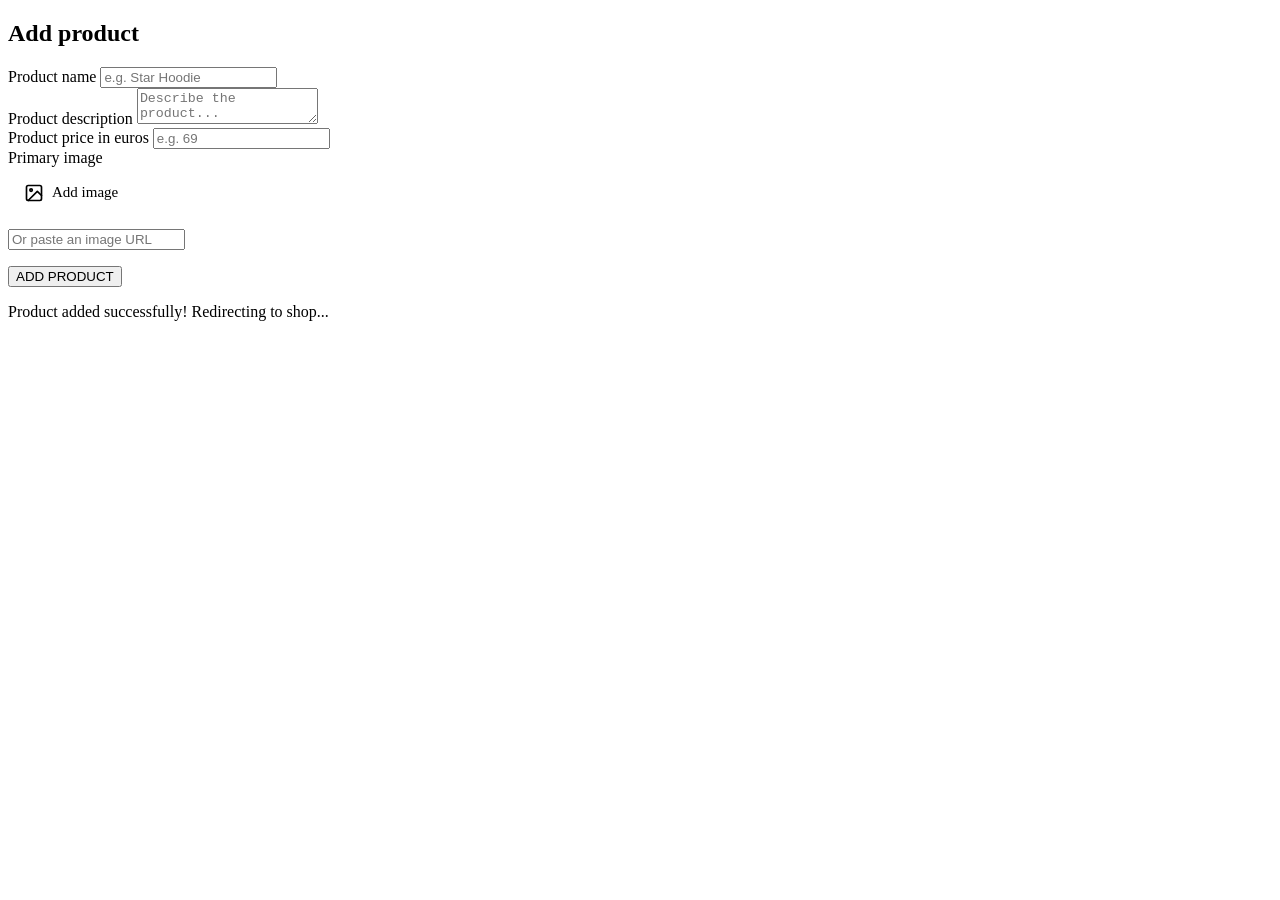
==== add-product.html @ 557c0df8 "sisisisis" ====
<!DOCTYPE html>
<html lang="nl">
<head>
<meta charset="UTF-8">
<meta name="viewport" content="width=device-width, initial-scale=1.0">
<title>Add Product – PRIMAL</title>
<meta name="description" content="Add a new product to the PRIMAL webshop.">
<link rel="preconnect" href="https://fonts.googleapis.com">
<link href="https://fonts.googleapis.com/css2?family=Barlow+Condensed:ital,wght@0,400;0,700;0,900;1,900&family=Barlow:wght@400;500;600;700&display=swap" rel="stylesheet">
<link rel="stylesheet" href="style.css">

  
  <style>
    #image-preview {
      width: 120px;
      height: 120px;
      object-fit: cover;
      border: 1.5px solid var(--grey-mid);
      border-radius: var(--border-radius);
      margin-top: 10px;
      display: none; 
    }

    #file-input {
      display: none;
    }

    .image-upload-label {
      display: flex;
      align-items: center;
      gap: 8px;
      width: 100%;
      padding: 16px;
      border: 1.5px solid var(--grey-mid);
      border-radius: var(--border-radius);
      font-size: 15px;
      color: var(--grey-text);
      cursor: pointer;
      transition: border-color var(--transition);
    }

    .image-upload-label:hover {
      border-color: var(--primary);
      color: var(--primary);
    }

    #image-url-input {
      margin-top: 10px;
    }
  </style>
</head>
<body>

  <div id="navbar-placeholder"></div>

  <main>
    <section class="add-product-page" aria-label="Add product form">
      <div class="add-product-box">

        <h1>Add product</h1>

        <div class="form-group">
          <label for="prod-name" class="form-label">Product name</label>
          <input
            type="text"
            id="prod-name"
            class="form-input"
            placeholder="e.g. Star Hoodie"
            aria-label="Product name"
            required
          >
        </div>

        <div class="form-group">
          <label for="prod-desc" class="form-label">Product description</label>
          <textarea
            id="prod-desc"
            class="form-input"
            placeholder="Describe the product..."
            aria-label="Product description"
            required
          ></textarea>
        </div>

        <div class="form-group">
          <label for="prod-price" class="form-label">Product price in euros</label>
          <input
            type="number"
            id="prod-price"
            class="form-input"
            placeholder="e.g. 69"
            min="0"
            step="1"
            aria-label="Product price in euros"
            required
          >
        </div>

        <div class="form-group">
          <label class="form-label">Primary image</label>

          <label for="file-input" class="image-upload-label">
            <svg width="20" height="20" viewBox="0 0 24 24" fill="none" stroke="currentColor" stroke-width="2" stroke-linecap="round" stroke-linejoin="round">
              <rect x="3" y="3" width="18" height="18" rx="2"/><circle cx="8.5" cy="8.5" r="1.5"/>
              <polyline points="21 15 16 10 5 21"/>
            </svg>
            Add image
          </label>
          <input type="file" id="file-input" accept="image/*" onchange="handleFileSelect(event)">

          <input
            type="url"
            id="image-url-input"
            class="form-input"
            placeholder="Or paste an image URL"
            aria-label="Image URL"
            oninput="handleUrlInput()"
          >

          <img id="image-preview" alt="Product image preview" src="">
        </div>

        <p class="auth-error" id="add-error" role="alert"></p>

        <button class="btn-add-product" onclick="handleAddProduct()">
          ADD PRODUCT
        </button>

        <p class="success-msg" id="add-success" role="status">
          Product added successfully! Redirecting to shop...
        </p>

      </div>
    </section>
  </main>

  <div id="footer-placeholder"></div>

  <script src="script.js"></script>
  <script src="components.js"></script>
  <script>
    let uploadedImageData = null;

    function handleFileSelect(event) {
      const file = event.target.files[0];
      if (!file) return;

      const reader = new FileReader();
      reader.onload = (e) => {
        uploadedImageData = e.target.result; 
        showImagePreview(uploadedImageData);
        document.getElementById('image-url-input').value = '';
      };
      reader.readAsDataURL(file);
    }

    function handleUrlInput() {
      const url = document.getElementById('image-url-input').value.trim();
      if (url) {
        uploadedImageData = url;
        showImagePreview(url);
      } else {
        uploadedImageData = null;
        document.getElementById('image-preview').style.display = 'none';
      }
    }

    function showImagePreview(src) {
      const preview = document.getElementById('image-preview');
      preview.src = src;
      preview.style.display = 'block';
      preview.onerror = () => {
        preview.style.display = 'none';
        showToast('Could not load image. Please check the URL.');
      };
    }

    function handleAddProduct() {
      const name = document.getElementById('prod-name').value.trim();
      const description = document.getElementById('prod-desc').value.trim();
      const priceRaw = document.getElementById('prod-price').value;
      const errorEl = document.getElementById('add-error');
      const successEl = document.getElementById('add-success');

      errorEl.classList.remove('visible');
      successEl.classList.remove('visible');

      if (!name) {
        errorEl.textContent = 'Please enter a product name.';
        errorEl.classList.add('visible');
        return;
      }

      if (!description) {
        errorEl.textContent = 'Please enter a product description.';
        errorEl.classList.add('visible');
        return;
      }

      const price = parseFloat(priceRaw);
      if (!priceRaw || isNaN(price) || price <= 0) {
        errorEl.textContent = 'Please enter a valid price.';
        errorEl.classList.add('visible');
        return;
      }

      const image = uploadedImageData ||
        `https://placehold.co/600x800/f5f5f5/999?text=${encodeURIComponent(name)}`;

      const userProducts = lsGet('primal_user_products', []);

      const allIds = [
        ...userProducts.map(p => p.id),
        100 
      ];
      const newId = Math.max(...allIds) + 1;

      const newProduct = {
        id: newId,
        name: name,
        color: '',
        price: price,
        image: image,
        description: description,
        category: 'other',
        sizes: ['S', 'M', 'L', 'XL'],
        addedAt: Date.now() // 
      };

      userProducts.push(newProduct);
      lsSet('primal_user_products', userProducts);

      successEl.classList.add('visible');
      setTimeout(() => {
        window.location.href = 'shop.html';
      }, 1500);
    }

    document.addEventListener('DOMContentLoaded', () => {
      injectNavbar('');
      injectFooter();
      updateNavAuth();
      updateCartBadge();
      initMobileMenu();

      if (!getCurrentUser()) {
        window.location.href = 'login.html';
      }
    });
  </script>

</body>
</html>
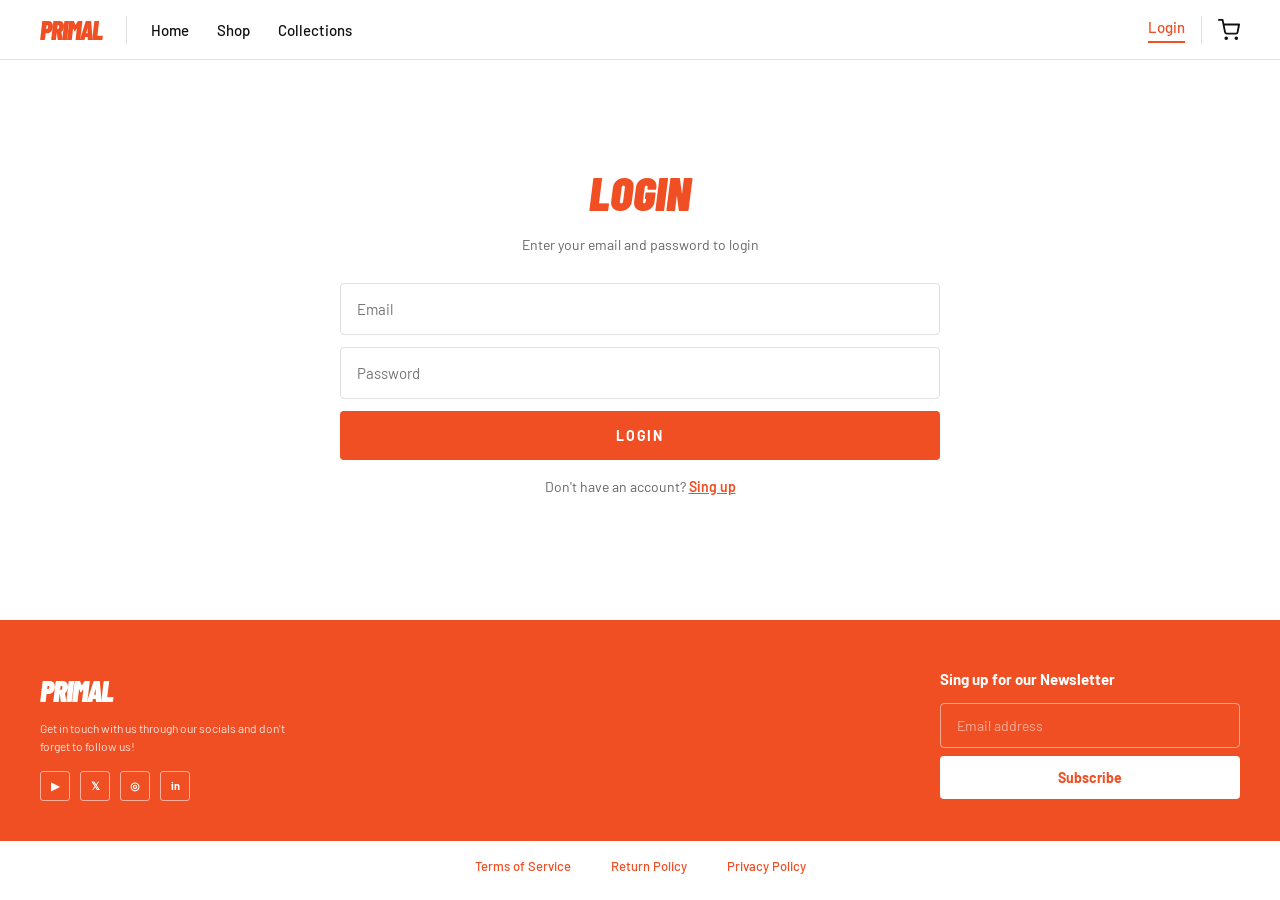
==== commit 63695d9b: "sisisisisisi" ====
--- a/add-product.html
+++ b/add-product.html
@@ -1,134 +1,63 @@
 <!DOCTYPE html>
 <html lang="nl">
 <head>
-<meta charset="UTF-8">
-<meta name="viewport" content="width=device-width, initial-scale=1.0">
-<title>Add Product – PRIMAL</title>
-<meta name="description" content="Add a new product to the PRIMAL webshop.">
-<link rel="preconnect" href="https://fonts.googleapis.com">
-<link href="https://fonts.googleapis.com/css2?family=Barlow+Condensed:ital,wght@0,400;0,700;0,900;1,900&family=Barlow:wght@400;500;600;700&display=swap" rel="stylesheet">
-<link rel="stylesheet" href="style.css">
-
-  
-  <style>
-    #image-preview {
-      width: 120px;
-      height: 120px;
-      object-fit: cover;
-      border: 1.5px solid var(--grey-mid);
-      border-radius: var(--border-radius);
-      margin-top: 10px;
-      display: none; 
-    }
-
-    #file-input {
-      display: none;
-    }
-
-    .image-upload-label {
-      display: flex;
-      align-items: center;
-      gap: 8px;
-      width: 100%;
-      padding: 16px;
-      border: 1.5px solid var(--grey-mid);
-      border-radius: var(--border-radius);
-      font-size: 15px;
-      color: var(--grey-text);
-      cursor: pointer;
-      transition: border-color var(--transition);
-    }
-
-    .image-upload-label:hover {
-      border-color: var(--primary);
-      color: var(--primary);
-    }
-
-    #image-url-input {
-      margin-top: 10px;
-    }
-  </style>
+  <meta charset="UTF-8">
+  <meta name="viewport" content="width=device-width, initial-scale=1.0">
+  <title>Add Product – PRIMAL</title>
+  <link rel="preconnect" href="https://fonts.googleapis.com">
+  <link href="https://fonts.googleapis.com/css2?family=Barlow+Condensed:ital,wght@0,400;0,700;0,900;1,900&family=Barlow:wght@400;500;600;700&display=swap" rel="stylesheet">
+  <link rel="stylesheet" href="style.css">
 </head>
 <body>
 
   <div id="navbar-placeholder"></div>
 
   <main>
-    <section class="add-product-page" aria-label="Add product form">
-      <div class="add-product-box">
+    <section class="addprod-page" aria-label="Product toevoegen">
+      <div class="addprod-box">
 
         <h1>Add product</h1>
 
         <div class="form-group">
           <label for="prod-name" class="form-label">Product name</label>
-          <input
-            type="text"
-            id="prod-name"
-            class="form-input"
-            placeholder="e.g. Star Hoodie"
-            aria-label="Product name"
-            required
-          >
+          <input type="text" id="prod-name" class="form-input" placeholder="bijv. Star Hoodie" aria-label="Productnaam" required>
         </div>
 
         <div class="form-group">
           <label for="prod-desc" class="form-label">Product description</label>
-          <textarea
-            id="prod-desc"
-            class="form-input"
-            placeholder="Describe the product..."
-            aria-label="Product description"
-            required
-          ></textarea>
+          <textarea id="prod-desc" class="form-input" placeholder="Omschrijf het product..." aria-label="Productomschrijving" required></textarea>
         </div>
 
         <div class="form-group">
           <label for="prod-price" class="form-label">Product price in euros</label>
-          <input
-            type="number"
-            id="prod-price"
-            class="form-input"
-            placeholder="e.g. 69"
-            min="0"
-            step="1"
-            aria-label="Product price in euros"
-            required
-          >
+          <input type="number" id="prod-price" class="form-input" placeholder="bijv. 69" min="1" step="1" aria-label="Prijs in euro" required>
         </div>
 
         <div class="form-group">
           <label class="form-label">Primary image</label>
 
-          <label for="file-input" class="image-upload-label">
-            <svg width="20" height="20" viewBox="0 0 24 24" fill="none" stroke="currentColor" stroke-width="2" stroke-linecap="round" stroke-linejoin="round">
+          <label for="file-input" class="img-upload-label">
+            <svg width="18" height="18" viewBox="0 0 24 24" fill="none" stroke="currentColor" stroke-width="2" stroke-linecap="round" stroke-linejoin="round">
               <rect x="3" y="3" width="18" height="18" rx="2"/><circle cx="8.5" cy="8.5" r="1.5"/>
               <polyline points="21 15 16 10 5 21"/>
             </svg>
             Add image
           </label>
-          <input type="file" id="file-input" accept="image/*" onchange="handleFileSelect(event)">
+          <input type="file" id="file-input" accept="image/*" onchange="onFileSelect(event)">
 
-          <input
-            type="url"
-            id="image-url-input"
-            class="form-input"
-            placeholder="Or paste an image URL"
-            aria-label="Image URL"
-            oninput="handleUrlInput()"
-          >
+          <input type="url" id="img-url" class="form-input img-url-input"
+                 placeholder="Of plak een afbeelding-URL"
+                 aria-label="Afbeelding URL"
+                 oninput="onUrlInput()">
 
-          <img id="image-preview" alt="Product image preview" src="">
+          <img id="img-preview" src="" alt="Voorvertoning afbeelding">
         </div>
 
-        <p class="auth-error" id="add-error" role="alert"></p>
+        <p class="form-err" id="form-err" role="alert"></p>
 
-        <button class="btn-add-product" onclick="handleAddProduct()">
-          ADD PRODUCT
-        </button>
+        <button class="btn-addprod" onclick="handleAddProduct()">ADD PRODUCT</button>
 
-        <p class="success-msg" id="add-success" role="status">
-          Product added successfully! Redirecting to shop...
-        </p>
+        <p class="form-ok" id="form-ok" role="status">Product succesvol toegevoegd! Je wordt doorgestuurd naar de shop...</p>
 
       </div>
     </section>
@@ -139,101 +68,71 @@
   <script src="script.js"></script>
   <script src="components.js"></script>
   <script>
-    let uploadedImageData = null;
+    let imageData = null; 
 
-    function handleFileSelect(event) {
-      const file = event.target.files[0];
+    function onFileSelect(e) {
+      const file = e.target.files[0];
       if (!file) return;
-
       const reader = new FileReader();
-      reader.onload = (e) => {
-        uploadedImageData = e.target.result; 
-        showImagePreview(uploadedImageData);
-        document.getElementById('image-url-input').value = '';
+      reader.onload = ev => {
+        imageData = ev.target.result;
+        showPreview(imageData);
+        document.getElementById('img-url').value = '';
       };
       reader.readAsDataURL(file);
     }
 
-    function handleUrlInput() {
-      const url = document.getElementById('image-url-input').value.trim();
-      if (url) {
-        uploadedImageData = url;
-        showImagePreview(url);
-      } else {
-        uploadedImageData = null;
-        document.getElementById('image-preview').style.display = 'none';
-      }
+    function onUrlInput() {
+      const url = document.getElementById('img-url').value.trim();
+      imageData = url || null;
+      if (url) showPreview(url);
+      else document.getElementById('img-preview').style.display = 'none';
     }
 
-    function showImagePreview(src) {
-      const preview = document.getElementById('image-preview');
-      preview.src = src;
-      preview.style.display = 'block';
-      preview.onerror = () => {
-        preview.style.display = 'none';
-        showToast('Could not load image. Please check the URL.');
-      };
+    function showPreview(src) {
+      const el = document.getElementById('img-preview');
+      el.src = src;
+      el.style.display = 'block';
+      el.onerror = () => { el.style.display = 'none'; showToast('Afbeelding kon niet worden geladen.'); };
     }
 
     function handleAddProduct() {
-      const name = document.getElementById('prod-name').value.trim();
-      const description = document.getElementById('prod-desc').value.trim();
-      const priceRaw = document.getElementById('prod-price').value;
-      const errorEl = document.getElementById('add-error');
-      const successEl = document.getElementById('add-success');
+      const name  = document.getElementById('prod-name').value.trim();
+      const desc  = document.getElementById('prod-desc').value.trim();
+      const price = parseFloat(document.getElementById('prod-price').value);
+      const errEl = document.getElementById('form-err');
+      const okEl  = document.getElementById('form-ok');
 
-      errorEl.classList.remove('visible');
-      successEl.classList.remove('visible');
+      errEl.classList.remove('show');
+      okEl.classList.remove('show');
 
-      if (!name) {
-        errorEl.textContent = 'Please enter a product name.';
-        errorEl.classList.add('visible');
-        return;
-      }
+      if (!name)             { errEl.textContent = 'Voer een productnaam in.';   errEl.classList.add('show'); return; }
+      if (!desc)             { errEl.textContent = 'Voer een omschrijving in.'; errEl.classList.add('show'); return; }
+      if (!price || price<1) { errEl.textContent = 'Voer een geldige prijs in.'; errEl.classList.add('show'); return; }
 
-      if (!description) {
-        errorEl.textContent = 'Please enter a product description.';
-        errorEl.classList.add('visible');
-        return;
-      }
+      const image = imageData ||
+        `https://placehold.co/600x800/f5f5f5/aaa?text=${encodeURIComponent(name)}`;
 
-      const price = parseFloat(priceRaw);
-      if (!priceRaw || isNaN(price) || price <= 0) {
-        errorEl.textContent = 'Please enter a valid price.';
-        errorEl.classList.add('visible');
-        return;
-      }
+      const userProds = lsGet('primal_user_products', []);
+      const maxId     = userProds.reduce((m, p) => Math.max(m, p.id), 100);
 
-      const image = uploadedImageData ||
-        `https://placehold.co/600x800/f5f5f5/999?text=${encodeURIComponent(name)}`;
-
-      const userProducts = lsGet('primal_user_products', []);
-
-      const allIds = [
-        ...userProducts.map(p => p.id),
-        100 
-      ];
-      const newId = Math.max(...allIds) + 1;
-
-      const newProduct = {
-        id: newId,
-        name: name,
-        color: '',
-        price: price,
-        image: image,
-        description: description,
-        category: 'other',
-        sizes: ['S', 'M', 'L', 'XL'],
-        addedAt: Date.now() // 
+      const newProd = {
+        id:          maxId + 1,
+        name:        name,
+        color:       '',
+        price:       price,
+        image:       image,
+        description: desc,
+        category:    'other',
+        sizes:       ['S', 'M', 'L', 'XL'],
+        addedAt:     Date.now() 
       };
 
-      userProducts.push(newProduct);
-      lsSet('primal_user_products', userProducts);
+      userProds.push(newProd);
+      lsSet('primal_user_products', userProds);
 
-      successEl.classList.add('visible');
-      setTimeout(() => {
-        window.location.href = 'shop.html';
-      }, 1500);
+      okEl.classList.add('show');
+      setTimeout(() => { window.location.href = 'shop.html'; }, 1500);
     }
 
     document.addEventListener('DOMContentLoaded', () => {
@@ -248,6 +147,5 @@
       }
     });
   </script>
-
 </body>
 </html>
--- a/style.css
+++ b/style.css
@@ -0,0 +1,827 @@
+:root {
+  --red:        #f04e23;
+  --red-dark:   #d43d15;
+  --black:      #111111;
+  --white:      #ffffff;
+  --grey-bg:    #f5f5f5;
+  --grey-border:#e0e0e0;
+  --grey-text:  #666666;
+  --grey-dark:  #333333;
+  --font-head:  'Barlow Condensed', 'Arial Narrow', Arial, sans-serif;
+  --font-body:  'Barlow', Arial, sans-serif;
+  --ease:       0.2s ease;
+}
+
+/* Reset */
+*, *::before, *::after { box-sizing: border-box; margin: 0; padding: 0; }
+html { scroll-behavior: smooth; }
+body { font-family: var(--font-body); color: var(--black); background: var(--white); line-height: 1.5; }
+img { max-width: 100%; display: block; }
+a { color: inherit; text-decoration: none; }
+ul { list-style: none; }
+button { cursor: pointer; border: none; background: none; font-family: inherit; }
+input, textarea { font-family: inherit; }
+
+/* NAVBAR */
+.navbar {
+  display: flex;
+  align-items: center;
+  padding: 0 40px;
+  height: 60px;
+  background: var(--white);
+  border-bottom: 1px solid var(--grey-border);
+  position: sticky;
+  top: 0;
+  z-index: 200;
+}
+
+.navbar__logo-text {
+  font-family: var(--font-head);
+  font-size: 26px;
+  font-weight: 900;
+  font-style: italic;
+  color: var(--red);
+  letter-spacing: -1px;
+  text-transform: uppercase;
+}
+
+.navbar__div {
+  width: 1px;
+  height: 28px;
+  background: var(--grey-border);
+  margin: 0 24px;
+}
+
+.navbar__links {
+  display: flex;
+  gap: 28px;
+  flex: 1;
+}
+
+.navbar__links a {
+  font-size: 15px;
+  font-weight: 500;
+  color: var(--black);
+  padding-bottom: 4px;
+  border-bottom: 2px solid transparent;
+  transition: border-color var(--ease);
+}
+
+.navbar__links a.active,
+.navbar__links a:hover {
+  border-bottom-color: var(--red);
+}
+
+.navbar__right {
+  display: flex;
+  align-items: center;
+  gap: 16px;
+  margin-left: auto;
+}
+
+.nav-login-link {
+  font-size: 15px;
+  font-weight: 500;
+  color: var(--black);
+  transition: color var(--ease);
+}
+.nav-login-link:hover { color: var(--red); }
+.nav-login-link.active {
+  color: var(--red);
+  border-bottom: 2px solid var(--red);
+  padding-bottom: 2px;
+}
+
+.navbar__right-div {
+  width: 1px;
+  height: 28px;
+  background: var(--grey-border);
+}
+
+.nav-cart-btn {
+  position: relative;
+  display: flex;
+  align-items: center;
+  color: var(--black);
+  transition: color var(--ease);
+}
+.nav-cart-btn:hover { color: var(--red); }
+
+.cart-badge {
+  position: absolute;
+  top: -7px;
+  right: -9px;
+  background: var(--red);
+  color: var(--white);
+  font-size: 10px;
+  font-weight: 700;
+  width: 18px;
+  height: 18px;
+  border-radius: 50%;
+  display: none;
+  align-items: center;
+  justify-content: center;
+}
+
+.nav-add-btn {
+  display: none;
+  align-items: center;
+  color: var(--red);
+  transition: opacity var(--ease);
+}
+.nav-add-btn:hover { opacity: 0.75; }
+
+.nav-hamburger {
+  display: none;
+  flex-direction: column;
+  gap: 5px;
+  margin-left: auto;
+  padding: 4px;
+}
+.nav-hamburger span {
+  display: block;
+  width: 22px;
+  height: 2px;
+  background: var(--black);
+  border-radius: 2px;
+}
+
+.navbar__mobile {
+  display: none;
+  position: absolute;
+  top: 60px;
+  left: 0; right: 0;
+  background: var(--white);
+  border-bottom: 1px solid var(--grey-border);
+  padding: 16px 24px;
+  z-index: 199;
+}
+.navbar__mobile.open { display: block; }
+.navbar__mobile a {
+  display: block;
+  padding: 10px 0;
+  font-size: 15px;
+  font-weight: 500;
+  border-bottom: 1px solid var(--grey-border);
+}
+.navbar__mobile a:last-child { border-bottom: none; }
+
+/* HOME */
+.hero {
+  display: grid;
+  grid-template-columns: 2fr 1fr;
+  height: 460px;
+}
+
+.hero__left {
+  position: relative;
+  overflow: hidden;
+  background: #1e1e1e;
+}
+.hero__left img {
+  width: 100%; height: 100%;
+  object-fit: cover;
+  opacity: 1;
+}
+.hero__left-text {
+  position: absolute;
+  bottom: 36px;
+  left: 36px;
+  right: 36px;
+}
+.hero__left-text h1 {
+  font-family: 'Barlow', Arial, sans-serif;
+  font-size: 56px;
+  font-weight: 900;
+  font-style: normal;
+  text-transform: none;
+  line-height: 1.05;
+  letter-spacing: -0.5px;
+  color: transparent;
+  -webkit-text-stroke: 3px var(--white);
+  paint-order: stroke fill;
+}
+.hero__left-text p {
+  font-family: 'Barlow', Arial, sans-serif;
+  font-size: 17px;
+  color: var(--white);
+  margin-top: 10px;
+  font-weight: 600;
+  letter-spacing: 0.01em;
+}
+
+.hero__right {
+  display: flex;
+  flex-direction: column;
+}
+
+.hero__banner {
+  flex: 1;
+  position: relative;
+  overflow: hidden;
+  background: #555;
+  display: block;
+}
+.hero__banner img {
+  width: 100%; height: 100%;
+  object-fit: cover;
+  transition: transform 0.35s ease;
+}
+.hero__banner:hover img { transform: scale(1.05); }
+
+.hero__banner-label {
+  position: absolute;
+  bottom: 18px;
+  left: 20px;
+  display: flex;
+  align-items: center;
+  gap: 10px;
+  color: var(--white);
+  font-size: 20px;
+  font-weight: 700;
+  text-shadow: 0 1px 4px rgba(0,0,0,0.5);
+}
+.banner-arrow {
+  width: 28px; height: 28px;
+  border: 2px solid var(--white);
+  border-radius: 50%;
+  display: flex; align-items: center; justify-content: center;
+  font-size: 13px;
+}
+
+/* PRODUCT GRID */
+.product-grid {
+  display: grid;
+  grid-template-columns: repeat(4, 1fr);
+  gap: 16px;
+}
+
+.product-card { cursor: pointer; }
+
+.product-card__img {
+  aspect-ratio: 3 / 4;
+  overflow: hidden;
+  background: var(--grey-bg);
+  margin-bottom: 10px;
+}
+.product-card__img img {
+  width: 100%; height: 100%;
+  object-fit: cover;
+  transition: transform 0.35s ease;
+}
+.product-card:hover .product-card__img img { transform: scale(1.04); }
+
+.product-card__name {
+  font-size: 12px;
+  font-weight: 700;
+  text-transform: uppercase;
+  letter-spacing: 0.04em;
+  margin-bottom: 3px;
+  color: var(--black);
+  line-height: 1.3;
+}
+
+.product-card__price {
+  font-size: 13px;
+  color: var(--red);
+  font-weight: 600;
+}
+
+/* FOOTER */
+footer {
+  background: var(--red);
+  color: var(--white);
+  padding: 48px 40px 0;
+}
+
+.footer__top {
+  display: flex;
+  justify-content: space-between;
+  align-items: flex-start;
+  gap: 40px;
+  flex-wrap: wrap;
+  padding-bottom: 40px;
+}
+
+.footer__logo {
+  font-family: var(--font-head);
+  font-size: 30px;
+  font-weight: 900;
+  font-style: italic;
+  color: var(--white);
+  text-transform: uppercase;
+  letter-spacing: -1px;
+  display: block;
+  margin-bottom: 6px;
+}
+.footer__tagline {
+  font-size: 12px;
+  opacity: 0.85;
+  margin-bottom: 16px;
+  max-width: 260px;
+}
+
+.footer__socials {
+  display: flex;
+  gap: 10px;
+}
+.social-icon {
+  width: 30px; height: 30px;
+  border: 1.5px solid rgba(255,255,255,0.55);
+  border-radius: 3px;
+  display: flex; align-items: center; justify-content: center;
+  color: var(--white);
+  font-size: 11px;
+  font-weight: 700;
+  transition: border-color var(--ease), background var(--ease);
+  text-decoration: none;
+}
+.social-icon:hover { border-color: var(--white); background: rgba(255,255,255,0.15); }
+
+.footer__newsletter h3 {
+  font-size: 15px;
+  font-weight: 700;
+  margin-bottom: 12px;
+}
+.footer__newsletter input {
+  display: block;
+  width: 300px;
+  padding: 13px 16px;
+  border: 1.5px solid rgba(255,255,255,0.5);
+  border-radius: 4px;
+  background: transparent;
+  color: var(--white);
+  font-size: 14px;
+  margin-bottom: 8px;
+  outline: none;
+  transition: border-color var(--ease);
+}
+.footer__newsletter input::placeholder { color: rgba(255,255,255,0.55); }
+.footer__newsletter input:focus { border-color: var(--white); }
+.footer__newsletter button {
+  display: block;
+  width: 300px;
+  padding: 13px;
+  background: var(--white);
+  color: var(--red);
+  font-weight: 700;
+  font-size: 14px;
+  border-radius: 4px;
+  transition: opacity var(--ease);
+}
+.footer__newsletter button:hover { opacity: 0.9; }
+
+.footer__bottom {
+  background: var(--white);
+  display: flex;
+  justify-content: center;
+  gap: 40px;
+  padding: 16px 40px;
+  margin: 0 -40px;
+}
+.footer__bottom a {
+  font-size: 13px;
+  color: var(--red);
+  font-weight: 500;
+  transition: opacity var(--ease);
+}
+.footer__bottom a:hover { opacity: 0.7; }
+
+/* SHOP PAGE */
+.shop-banner {
+  position: relative;
+  height: 200px;
+  overflow: hidden;
+  background: #1e1e1e;
+}
+.shop-banner img { width: 100%; height: 100%; object-fit: cover; opacity: 0.65; }
+.shop-banner__text {
+  position: absolute;
+  bottom: 28px;
+  left: 40px;
+}
+.shop-banner__text h1 {
+  font-family: var(--font-head);
+  font-size: 46px;
+  font-weight: 900;
+  font-style: italic;
+  color: var(--white);
+  text-transform: uppercase;
+}
+
+.shop-bar {
+  display: flex;
+  justify-content: space-between;
+  align-items: center;
+  padding: 24px 40px 16px;
+}
+.shop-bar__count {
+  font-family: var(--font-head);
+  font-size: 22px;
+  font-weight: 700;
+}
+.shop-bar__sort { display: flex; gap: 8px; }
+
+.sort-btn {
+  display: flex;
+  align-items: center;
+  gap: 6px;
+  padding: 8px 14px;
+  border: 1.5px solid var(--red);
+  border-radius: 4px;
+  font-size: 12px;
+  font-weight: 600;
+  color: var(--grey-dark);
+  background: var(--white);
+  transition: background var(--ease), color var(--ease);
+}
+.sort-btn:hover, .sort-btn.active { background: var(--red); color: var(--white); }
+
+.shop-grid-wrap { padding: 0 40px 64px; }
+
+/* PRODUCT DETAIL PAGE */
+.detail-wrap {
+  display: grid;
+  grid-template-columns: 110px 1fr 1fr;
+  gap: 28px;
+  padding: 40px;
+  max-width: 1100px;
+  margin: 0 auto;
+}
+
+.detail-thumbs {
+  display: flex;
+  flex-direction: column;
+  gap: 10px;
+}
+.thumb {
+  width: 100px; height: 100px;
+  overflow: hidden;
+  background: var(--grey-bg);
+  border: 2px solid transparent;
+  cursor: pointer;
+  transition: border-color var(--ease);
+}
+.thumb img { width: 100%; height: 100%; object-fit: cover; }
+.thumb:hover, .thumb.active { border-color: var(--red); }
+
+.detail-main-img { height: 530px; overflow: hidden; background: var(--grey-bg); }
+.detail-main-img img { width: 100%; height: 100%; object-fit: cover; }
+
+.detail-info h1 {
+  font-family: var(--font-head);
+  font-size: 26px;
+  font-weight: 900;
+  text-transform: uppercase;
+  letter-spacing: 0.02em;
+  margin-bottom: 10px;
+}
+.detail-info .desc {
+  font-size: 14px;
+  color: var(--grey-text);
+  line-height: 1.65;
+  margin-bottom: 22px;
+}
+.detail-price {
+  font-family: var(--font-head);
+  font-size: 50px;
+  font-weight: 900;
+  color: var(--red);
+  margin-bottom: 24px;
+  line-height: 1;
+}
+.size-title {
+  font-size: 14px;
+  font-weight: 700;
+  text-transform: uppercase;
+  letter-spacing: 0.05em;
+  margin-bottom: 10px;
+}
+.size-row {
+  display: flex;
+  gap: 8px;
+  flex-wrap: wrap;
+  margin-bottom: 28px;
+}
+.size-btn {
+  width: 52px; height: 52px;
+  border: 1.5px solid var(--grey-border);
+  border-radius: 4px;
+  font-size: 14px;
+  font-weight: 600;
+  color: var(--grey-dark);
+  background: var(--white);
+  transition: all var(--ease);
+}
+.size-btn:hover, .size-btn.selected {
+  background: var(--red);
+  border-color: var(--red);
+  color: var(--white);
+}
+
+.btn-cart {
+  width: 100%;
+  padding: 18px;
+  background: var(--red);
+  color: var(--white);
+  font-size: 15px;
+  font-weight: 700;
+  text-transform: uppercase;
+  letter-spacing: 0.1em;
+  border-radius: 4px;
+  display: flex;
+  align-items: center;
+  justify-content: center;
+  gap: 10px;
+  transition: background var(--ease);
+}
+.btn-cart:hover { background: var(--red-dark); }
+
+/* CART PAGE */
+.cart-wrap {
+  display: grid;
+  grid-template-columns: 1fr 300px;
+  gap: 48px;
+  padding: 40px;
+  max-width: 1100px;
+  margin: 0 auto;
+}
+.cart-heading {
+  font-family: var(--font-head);
+  font-size: 42px;
+  font-weight: 900;
+  font-style: italic;
+  color: var(--red);
+  text-transform: uppercase;
+  grid-column: 1 / -1;
+}
+.cart-head {
+  display: grid;
+  grid-template-columns: 1fr 80px 100px 40px;
+  padding-bottom: 10px;
+  border-bottom: 1px solid var(--grey-border);
+  font-size: 13px;
+  color: var(--grey-text);
+  font-weight: 600;
+  text-transform: uppercase;
+  letter-spacing: 0.04em;
+  gap: 12px;
+}
+.cart-row {
+  display: grid;
+  grid-template-columns: 90px 1fr 80px 100px 40px;
+  align-items: center;
+  gap: 16px;
+  padding: 18px 0;
+  border-bottom: 1px solid var(--grey-bg);
+}
+.cart-row__img { width: 90px; height: 90px; overflow: hidden; background: var(--grey-bg); }
+.cart-row__img img { width: 100%; height: 100%; object-fit: cover; }
+.cart-row__name { font-size: 13px; font-weight: 700; text-transform: uppercase; letter-spacing: 0.04em; margin-bottom: 3px; }
+.cart-row__size { font-size: 12px; color: var(--grey-text); }
+.cart-row__qty { font-size: 15px; font-weight: 500; text-align: center; }
+.cart-row__sub { font-size: 15px; font-weight: 600; }
+.cart-row__rm { font-size: 20px; color: var(--grey-text); transition: color var(--ease); text-align: center; cursor: pointer; background: none; border: none; }
+.cart-row__rm:hover { color: var(--red); }
+
+.cart-empty { padding: 60px 0; color: var(--grey-text); font-size: 15px; }
+.cart-empty a { color: var(--red); text-decoration: underline; font-weight: 600; }
+
+.btn-continue {
+  display: inline-flex;
+  align-items: center;
+  gap: 8px;
+  padding: 10px 20px;
+  border: 1.5px solid var(--grey-border);
+  border-radius: 4px;
+  font-size: 13px;
+  font-weight: 600;
+  color: var(--grey-dark);
+  margin-top: 24px;
+  transition: border-color var(--ease), color var(--ease);
+}
+.btn-continue:hover { border-color: var(--red); color: var(--red); }
+
+.cart-summary {
+  border: 1px solid var(--grey-border);
+  border-radius: 4px;
+  padding: 24px;
+  align-self: start;
+  grid-row: 2;
+}
+.cart-summary h2 {
+  font-family: var(--font-head);
+  font-size: 26px;
+  font-weight: 900;
+  font-style: italic;
+  color: var(--red);
+  text-transform: uppercase;
+  padding-bottom: 14px;
+  border-bottom: 1px solid var(--grey-border);
+  margin-bottom: 16px;
+}
+.sum-row {
+  display: flex;
+  justify-content: space-between;
+  font-size: 14px;
+  color: var(--grey-dark);
+  margin-bottom: 10px;
+}
+.sum-row--total {
+  font-size: 15px;
+  font-weight: 700;
+  color: var(--black);
+  margin-top: 16px;
+  padding-top: 16px;
+  border-top: 1px solid var(--grey-border);
+}
+.btn-checkout {
+  width: 100%;
+  padding: 15px;
+  background: var(--red);
+  color: var(--white);
+  font-size: 14px;
+  font-weight: 700;
+  text-transform: uppercase;
+  letter-spacing: 0.08em;
+  border-radius: 4px;
+  margin-top: 18px;
+  transition: background var(--ease);
+}
+.btn-checkout:hover { background: var(--red-dark); }
+
+/* AUTH PAGES */
+.auth-page {
+  min-height: calc(100vh - 60px - 280px);
+  display: flex;
+  align-items: center;
+  justify-content: center;
+  padding: 60px 20px;
+}
+.auth-box { width: 100%; max-width: 600px; text-align: center; }
+.auth-box h1 {
+  font-family: var(--font-head);
+  font-size: 48px;
+  font-weight: 900;
+  font-style: italic;
+  color: var(--red);
+  text-transform: uppercase;
+  margin-bottom: 6px;
+}
+.auth-box > p { font-size: 14px; color: var(--grey-text); margin-bottom: 28px; }
+.auth-input {
+  display: block;
+  width: 100%;
+  padding: 16px;
+  border: 1.5px solid var(--grey-border);
+  border-radius: 4px;
+  font-size: 15px;
+  margin-bottom: 12px;
+  outline: none;
+  transition: border-color var(--ease);
+  text-align: left;
+  color: var(--black);
+}
+.auth-input:focus { border-color: var(--red); }
+.auth-err { display: none; color: var(--red); font-size: 13px; text-align: left; margin: -6px 0 10px; }
+.auth-err.show { display: block; }
+.btn-auth {
+  display: block;
+  width: 100%;
+  padding: 16px;
+  background: var(--red);
+  color: var(--white);
+  font-size: 14px;
+  font-weight: 700;
+  text-transform: uppercase;
+  letter-spacing: 0.12em;
+  border-radius: 4px;
+  margin-bottom: 16px;
+  transition: background var(--ease);
+}
+.btn-auth:hover { background: var(--red-dark); }
+.auth-switch { font-size: 14px; color: var(--grey-text); }
+.auth-switch a { color: var(--red); font-weight: 600; text-decoration: underline; }
+
+/* ADD PRODUCT PAGE */
+.addprod-page {
+  padding: 56px 40px 80px;
+  display: flex;
+  justify-content: center;
+}
+.addprod-box { width: 100%; max-width: 600px; }
+.addprod-box h1 {
+  font-family: var(--font-head);
+  font-size: 48px;
+  font-weight: 900;
+  font-style: italic;
+  color: var(--red);
+  text-transform: uppercase;
+  margin-bottom: 32px;
+}
+.form-group { margin-bottom: 18px; }
+.form-label { display: block; font-size: 13px; font-weight: 600; color: var(--grey-dark); margin-bottom: 7px; }
+.form-input {
+  width: 100%;
+  padding: 15px 16px;
+  border: 1.5px solid var(--grey-border);
+  border-radius: 4px;
+  font-size: 15px;
+  outline: none;
+  transition: border-color var(--ease);
+  color: var(--black);
+}
+.form-input:focus { border-color: var(--red); }
+textarea.form-input { resize: vertical; min-height: 140px; }
+.img-upload-label {
+  display: flex;
+  align-items: center;
+  gap: 10px;
+  width: 100%;
+  padding: 15px 16px;
+  border: 1.5px solid var(--grey-border);
+  border-radius: 4px;
+  font-size: 15px;
+  color: var(--grey-text);
+  cursor: pointer;
+  transition: border-color var(--ease);
+}
+.img-upload-label:hover { border-color: var(--red); color: var(--red); }
+#file-input { display: none; }
+.img-url-input { margin-top: 10px; }
+#img-preview {
+  width: 100px; height: 100px;
+  object-fit: cover;
+  border: 1.5px solid var(--grey-border);
+  border-radius: 4px;
+  margin-top: 10px;
+  display: none;
+}
+.btn-addprod {
+  width: 100%;
+  padding: 16px;
+  background: var(--red);
+  color: var(--white);
+  font-size: 14px;
+  font-weight: 700;
+  text-transform: uppercase;
+  letter-spacing: 0.12em;
+  border-radius: 4px;
+  margin-top: 8px;
+  transition: background var(--ease);
+}
+.btn-addprod:hover { background: var(--red-dark); }
+.form-err { display: none; color: var(--red); font-size: 13px; margin-bottom: 10px; }
+.form-err.show { display: block; }
+.form-ok { display: none; color: green; font-size: 13px; margin-top: 12px; font-weight: 600; }
+.form-ok.show { display: block; }
+
+/* TOAST */
+.toast {
+  position: fixed;
+  bottom: 28px; right: 28px;
+  background: var(--black);
+  color: var(--white);
+  padding: 13px 22px;
+  border-radius: 4px;
+  font-size: 14px;
+  font-weight: 600;
+  opacity: 0;
+  transform: translateY(8px);
+  transition: opacity 0.25s ease, transform 0.25s ease;
+  z-index: 999;
+  pointer-events: none;
+}
+.toast.show { opacity: 1; transform: translateY(0); }
+
+/* RESPONSIVE */
+@media (max-width: 960px) {
+  .hero { grid-template-columns: 1fr; height: auto; }
+  .hero__left { height: 300px; }
+  .hero__right { flex-direction: row; height: 180px; }
+  .product-grid { grid-template-columns: repeat(2, 1fr); }
+  .detail-wrap { grid-template-columns: 1fr; padding: 20px; }
+  .detail-thumbs { flex-direction: row; }
+  .thumb { width: 72px; height: 72px; }
+  .detail-main-img { height: 360px; }
+  .cart-wrap { grid-template-columns: 1fr; padding: 20px; }
+  .cart-summary { grid-row: auto; }
+  .shop-bar, .shop-grid-wrap { padding-left: 20px; padding-right: 20px; }
+  .best-sellers { padding: 36px 20px 48px; }
+}
+
+@media (max-width: 600px) {
+  .navbar { padding: 0 16px; }
+  .navbar__links, .navbar__div { display: none; }
+  .nav-hamburger { display: flex; }
+  .product-grid { grid-template-columns: repeat(2, 1fr); gap: 10px; }
+  .hero__left-text h1 { font-size: 34px; }
+  .hero__right { height: 150px; }
+  footer { padding: 36px 20px 0; }
+  .footer__bottom { margin: 0 -20px; padding: 16px 20px; }
+  .footer__newsletter input, .footer__newsletter button { width: 100%; }
+  .footer__top { flex-direction: column; gap: 28px; }
+  .cart-head { display: none; }
+  .cart-row { grid-template-columns: 70px 1fr auto auto; }
+  .addprod-page { padding: 36px 20px 60px; }
+}
